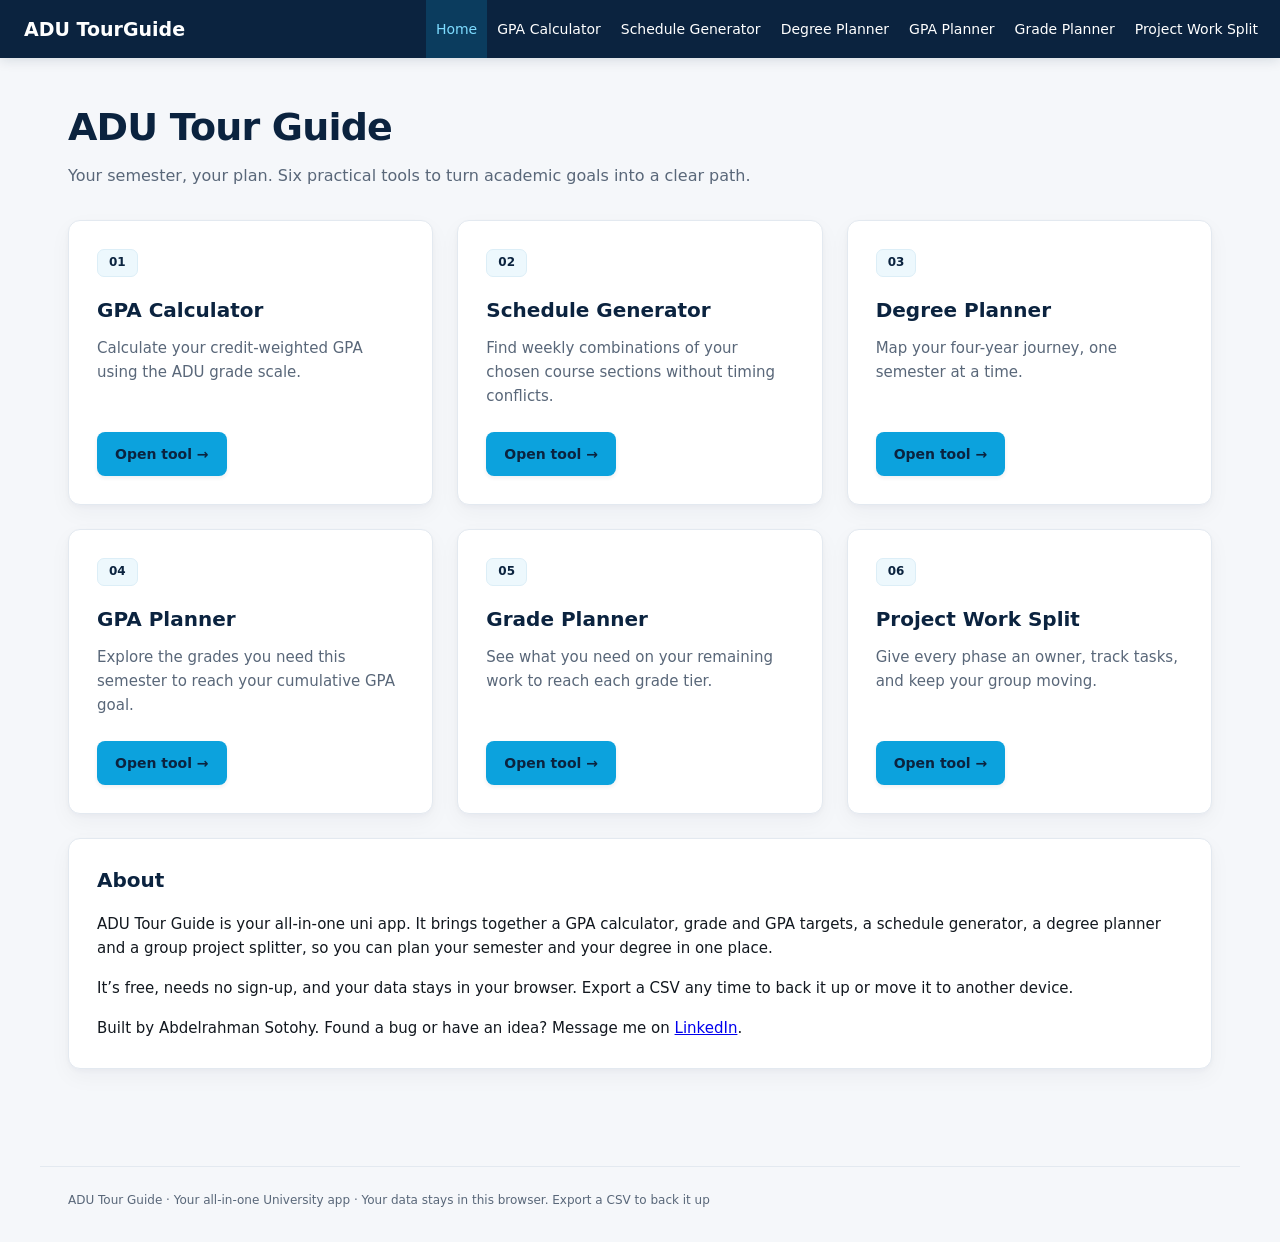
==== index.html @ 334c413e "Add files via upload" ====
<!doctype html><html lang="en"><head><meta charset="utf-8"><meta name="viewport" content="width=device-width,initial-scale=1"><meta name="theme-color" content="#0b233f"><title>ADU Tour Guide | Your all-in-one university companion</title>
<meta name="description" content="Free GPA calculator, grade and GPA planners, schedule generator, degree planner and group project splitter for university students. No sign-up needed."><link rel="stylesheet" href="shared.css"><link rel="stylesheet" href="style.css"><script defer src="shared.js"></script><script defer src="storage.js"></script><script defer src="csv.js"></script><script defer src="script.js"></script></head><body><a class="skip" href="#main">Skip to content</a><nav class="navbar" aria-label="Main navigation"><a class="site-brand" href="index.html">ADU TourGuide</a><button class="hamburger" aria-label="Toggle navigation" aria-controls="navLinks" aria-expanded="false">☰</button><ul id="navLinks"><li><a href="index.html" aria-current="page">Home</a></li><li><a href="gpa-calculator/index.html">GPA Calculator</a></li><li><a href="schedule-generator/index.html">Schedule Generator</a></li><li><a href="study-planner/index.html">Degree Planner</a></li><li><a href="gpa-plan/index.html">GPA Planner</a></li><li><a href="grade-plan/index.html">Grade Planner</a></li><li><a href="project-split/index.html">Project Work Split</a></li></ul></nav><main id="main"><h1>ADU Tour Guide</h1><p class="lead">Your semester, your plan. Six practical tools to turn academic goals into a clear path.</p><div class="grid"><article class="card"><span class="pill">01</span><h2>GPA Calculator</h2><p>Calculate your credit-weighted GPA using the ADU grade scale.</p><a class="button" href="gpa-calculator/index.html">Open tool →</a></article><article class="card"><span class="pill">02</span><h2>Schedule Generator</h2><p>Find weekly combinations of your chosen course sections without timing conflicts.</p><a class="button" href="schedule-generator/index.html">Open tool →</a></article><article class="card"><span class="pill">03</span><h2>Degree Planner</h2><p>Map your four-year journey, one semester at a time.</p><a class="button" href="study-planner/index.html">Open tool →</a></article><article class="card"><span class="pill">04</span><h2>GPA Planner</h2><p>Explore the grades you need this semester to reach your cumulative GPA goal.</p><a class="button" href="gpa-plan/index.html">Open tool →</a></article><article class="card"><span class="pill">05</span><h2>Grade Planner</h2><p>See what you need on your remaining work to reach each grade tier.</p><a class="button" href="grade-plan/index.html">Open tool →</a></article><article class="card"><span class="pill">06</span><h2>Project Work Split</h2><p>Give every phase an owner, track tasks, and keep your group moving.</p><a class="button" href="project-split/index.html">Open tool →</a></article></div><section class="panel" aria-labelledby="about-heading">
<h2 id="about-heading">About</h2>
<p>ADU Tour Guide is your all-in-one uni app. It brings together a GPA calculator, grade and GPA targets, a schedule generator, a degree planner and a group project splitter, so you can plan your semester and your degree in one place.</p>
<p>It’s free, needs no sign-up, and your data stays in your browser. Export a CSV any time to back it up or move it to another device.</p>
<p>Built by Abdelrahman Sotohy. Found a bug or have an idea? Message me on <a href="https://www.linkedin.com/in/abdelrahman-sotohy-6986b8369/">LinkedIn</a>.</p>
</section><div id="status" class="status" role="status" aria-live="polite"></div></main><footer>ADU Tour Guide · Your all-in-one University app · Your data stays in this browser. Export a CSV to back it up</footer></body></html>
---- shared.css ----
/* ADU TourGuide — handwritten dashboard styles.
   Volt is visual inspiration only. No framework, imports, or build step.
   Shared components go here; tool layout details stay in each style.css. */

/* 1. Colors and the basic page canvas. */
:root {
  --navy: #0b233f;
  --blue: #0ca2dd;
  --red: #e7212b;
  --ink: #12181f;
  --muted: #596779;
  --line: #e3e9f0;
  --canvas: #f5f7fa;
  --surface: #ffffff;
  --blue-soft: #edf8fd;
  --radius: 12px;
  --shadow: 0 2px 5px rgba(11, 35, 63, 0.03), 0 8px 22px rgba(11, 35, 63, 0.04);
}

* { box-sizing: border-box; }

body {
  margin: 0;
  background: var(--canvas);
  color: var(--ink);
  font: 15px/1.6 system-ui, -apple-system, "Segoe UI", sans-serif;
}

/* 2. Existing fixed navbar and hamburger rules are preserved below. */
.navbar {
  position:fixed;
  top:0;
  left:0;
  width:100%;
  z-index:1000;
  background:var(--navy);
  box-shadow:0 2px 12px #0b233f22}

.navbar ul {
  display:flex;
  list-style:none;
  padding:0;
  margin:0;
  justify-content:center}

.navbar a {
  display:block;
  color:white;
  text-decoration:none;
  padding:18px 12px;
  font-size:clamp(11px,1.3vw,15px);
  white-space:nowrap}

.navbar a:hover,.navbar a[aria-current] {
  background:#0ca2dd33;
  color:#7edcff}

.hamburger {
  display:none}
@media(max-width:767px) {
  .hamburger {
  display:block;
  margin:8px 12px 8px auto;
  font-size:22px;
  padding:2px 14px}
.navbar ul {
  display:none;
  max-height:calc(100dvh - 58px);
  overflow:auto}
.navbar ul.show {
  display:block}
.navbar a {
  font-size:15px;
  padding:12px 20px;
  text-align:left}




}


/* Site identity and consistent navigation order across every tool. */
.navbar { display: grid; grid-template-columns: 1fr auto; align-items: center; }
.navbar .site-brand { grid-column: 1; grid-row: 1; font-size: 19px; font-weight: 750; padding: 10px 24px; text-align: center; }
.navbar ul { grid-column: 1 / -1; grid-row: 2; }

@media (min-width: 1100px) {
 .navbar { grid-template-columns: auto 1fr; }
 .navbar .site-brand { text-align: left; }
 .navbar ul { grid-column: 2; grid-row: 1; justify-content: flex-end; padding-right: 12px; }
 .navbar ul a { font-size: 14px; padding: 18px 10px; }
 
}
@media (max-width: 767px) {
 .navbar .site-brand { text-align: left; padding: 10px 16px; }
 .navbar .hamburger { grid-column: 2; grid-row: 1; }
 
}


/* 3. Content spacing and typography. */
main {
  max-width: 1200px;
  margin: 138px auto 48px;
  padding: 0 28px;
}

h1 {
  margin: 0 0 12px;
  color: var(--navy);
  font-size: clamp(28px, 3.2vw, 38px);
  line-height: 1.2;
  letter-spacing: -0.8px;
  font-weight: 750;
}

h2 {
  margin: 0 0 18px;
  color: var(--navy);
  font-size: 20px;
  line-height: 1.35;
  font-weight: 700;
}

h3 { color: var(--navy); font-size: 16px; line-height: 1.4; }
p { margin: 0 0 16px; }
.lead { max-width: 780px; margin-bottom: 28px; color: var(--muted); font-size: 16px; }
.muted, small { color: var(--muted); }
small { font-size: 13px; }
.warning { color: var(--red); }

/* 4. Reusable white cards, panels, and responsive grids. */
.panel, .card {
  min-width: 0;
  padding: 28px;
  background: var(--surface);
  border: 1px solid var(--line);
  border-radius: var(--radius);
  box-shadow: var(--shadow);
}

.panel { margin: 24px 0; }
.card { margin: 0; }
.panel > :last-child, .card > :last-child { margin-bottom: 0; }
.panel > h2:not(:first-child) { margin-top: 24px; }
.grid { display: grid; grid-template-columns: repeat(auto-fit, minmax(250px, 1fr)); gap: 24px; }
.toolbar, .fields { display: flex; flex-wrap: wrap; gap: 14px; align-items: end; }
.toolbar { margin-bottom: 14px; }
.fields { margin-bottom: 20px; }
.fields label { flex: 1; min-width: 160px; }

/* 5. Labels and inputs: a restrained border and visible focus state. */
label { display: block; color: var(--navy); font-size: 13px; font-weight: 600; }
input, select, textarea {
  display: block;
  width: 100%;
  min-width: 0;
  min-height: 44px;
  margin-top: 7px;
  padding: 10px 13px;
  border: 1px solid #ccd6e2;
  border-radius: 8px;
  background: var(--surface);
  color: var(--ink);
  font: inherit;
  font-size: 14px;
  box-shadow: 0 1px 2px rgba(11, 35, 63, 0.035);
  transition: border-color 150ms ease, box-shadow 150ms ease;
}

input::placeholder, textarea::placeholder { color: #788596; opacity: 1; }
input:hover, select:hover, textarea:hover { border-color: #98acbf; }
input:focus, select:focus, textarea:focus { border-color: var(--blue); outline: 0; box-shadow: 0 0 0 3px rgba(12, 162, 221, 0.15); }
textarea { min-height: 84px; resize: vertical; }
input[type="checkbox"] { display: inline-block; width: 17px; min-height: 17px; height: 17px; margin: 0 6px 0 0; vertical-align: middle; accent-color: var(--blue); }
input:disabled, select:disabled, textarea:disabled { background: var(--canvas); }

/* 6. Buttons: blue actions, quiet secondary actions, red only for warnings. */
button, .button {
  display: inline-flex;
  justify-content: center;
  align-items: center;
  min-height: 42px;
  padding: 10px 17px;
  border: 1px solid transparent;
  border-radius: 8px;
  background: var(--blue);
  color: var(--navy);
  font: inherit;
  font-size: 14px;
  font-weight: 650;
  text-decoration: none;
  cursor: pointer;
  box-shadow: 0 2px 4px rgba(11, 35, 63, 0.07);
  transition: background-color 150ms ease, box-shadow 150ms ease;
}

/* Navy text keeps small button labels readable on the bright brand blue. */
button:hover, .button:hover { background: #69c8ed; box-shadow: 0 3px 8px rgba(11, 35, 63, 0.12); }
button.secondary { background: #fff; border-color: #ccd6e2; color: var(--navy); box-shadow: 0 1px 2px rgba(11, 35, 63, 0.04); }
button.secondary:hover { background: var(--blue-soft); border-color: var(--blue); }
button.danger { background: #fff; border-color: var(--line); color: var(--muted); box-shadow: none; }
button.danger:hover { background: #fff1f2; border-color: var(--red); color: var(--red); }
button:disabled { opacity: 0.5; cursor: default; box-shadow: none; }
:focus-visible { outline: 3px solid var(--blue); outline-offset: 3px; }

/* 7. Tables: a pale header, light dividers, and no heavy grid lines. */
.table-wrap { width: 100%; overflow-x: auto; border: 1px solid var(--line); border-radius: 10px; margin: 20px 0; }
table { width: 100%; margin: 0; border-collapse: collapse; text-align: left; }
th, td { padding: 15px 16px; border-bottom: 1px solid var(--line); vertical-align: middle; }
thead { background: #f8fafc; }
th { color: var(--muted); font-size: 12px; font-weight: 650; }
thead th { white-space: nowrap; }
tbody tr:last-child th, tbody tr:last-child td { border-bottom: 0; }
tbody tr:hover { background: #f9fcfe; }
td input, td select { min-width: 100px; margin-top: 0; }
td:first-child input { min-width: 160px; }
td button { white-space: nowrap; }

/* 8. Number cards and compact badges, shared by GPA and project tools. */
.metric {
  padding: 22px;
  margin: 18px 0;
  background: var(--blue-soft);
  border: 1px solid #dceef7;
  border-radius: 10px;
}

.result { color: var(--navy); font-size: 32px; line-height: 1.25; font-weight: 750; font-variant-numeric: tabular-nums; letter-spacing: -0.6px; }
.metric .result { margin: 8px 0; }
.gpa-summary { width: min(100%, 320px); text-align: center; }
.gpa-summary .result { font-size: 38px; }
.gpa-summary > .muted { color: var(--navy); font-size: 13px; font-weight: 650; }
.gpa-summary > div:last-child { color: var(--muted); font-size: 13px; }
.pill { display: inline-block; padding: 5px 11px; border: 1px solid #dceef7; border-radius: 7px; background: var(--blue-soft); color: var(--navy); font-size: 12px; font-weight: 650; line-height: 1.3; }

/* 9. Native progress bars: style both browser rendering engines. */
progress { display: block; width: 100%; height: 9px; margin: 14px 0 0; border: 0; border-radius: 6px; overflow: hidden; appearance: none; background: #e2e9f1; color: var(--blue); accent-color: var(--blue); }
progress::-webkit-progress-bar { border-radius: 6px; background: #e2e9f1; }
progress::-webkit-progress-value { border-radius: 6px; background: var(--blue); }
progress::-moz-progress-bar { border-radius: 6px; background: var(--blue); }

/* 10. Generated schedule panels, feedback, and the footer. */
details { margin: 12px 0; padding: 16px 18px; border: 1px solid var(--line); border-radius: 9px; background: #fff; }
summary { color: var(--navy); font-size: 14px; font-weight: 600; cursor: pointer; }
details[open] { background: #fbfdff; }
.status { min-height: 25px; margin-top: 12px; font-size: 14px; }
footer { max-width: 1200px; margin: 0 auto; padding: 24px 28px 32px; border-top: 1px solid var(--line); color: var(--muted); font-size: 12px; }
.skip { position: absolute; left: -9999px; }
.skip:focus { left: 12px; top: 70px; z-index: 2000; padding: 10px 14px; background: #fff; border-radius: 6px; }

/* 11. Responsive content spacing; the menu breakpoint stays below 768px. */
@media (min-width: 1100px) { main { margin-top: 105px; } }
@media (max-width: 767px) {
  main { margin-top: 88px; padding: 0 16px; }
  .panel, .card { padding: 20px; }
  .grid { grid-template-columns: 1fr; gap: 18px; }
  .fields { gap: 16px; }
  .fields label { min-width: 100%; }
  .toolbar { gap: 10px; }
  .toolbar button { flex: 1; }
  th, td { padding: 12px; }
  footer { padding: 20px 16px; }
}

/* Disable decorative transitions when the visitor asks for reduced motion. */
@media (prefers-reduced-motion: reduce) {
  input, select, textarea, button, .button { transition: none; }
}

/* Generic button styles must not restyle the existing hamburger control. */
.navbar .hamburger { background: var(--navy); color: #fff; border: 0; box-shadow: none; }
.navbar .hamburger:hover { background: #0ca2dd33; }
---- style.css ----
/* Home only: six balanced feature cards. Shared card styling is in shared.css. */
.grid { grid-template-columns: repeat(3, minmax(0, 1fr)); margin-top: 32px; }
.card { display: flex; flex-direction: column; align-items: flex-start; min-height: 255px; }
.card h2 { margin-top: 20px; margin-bottom: 12px; }
.card p { color: var(--muted); margin-bottom: 24px; }
.card .button { margin-top: auto; }
@media (max-width: 1000px) { .grid { grid-template-columns: repeat(2, minmax(0, 1fr)); } }
@media (max-width: 600px) { .grid { grid-template-columns: 1fr; } }
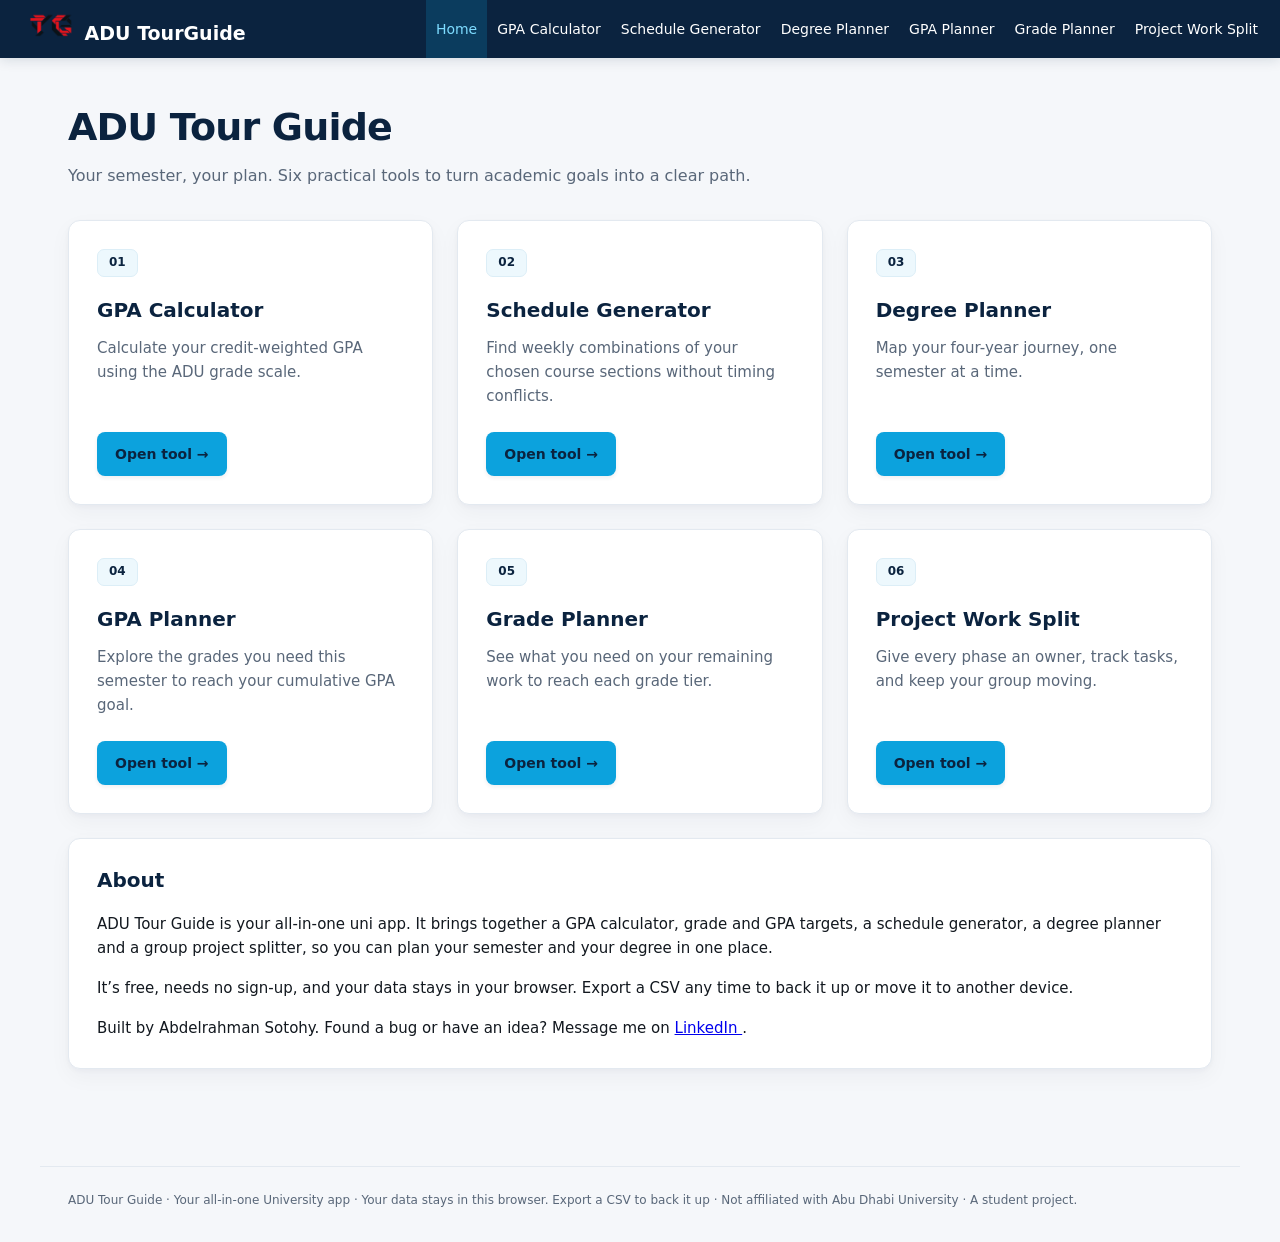
==== commit 85aabc5e: "Tour Guide Overhaul and Calendar Export Added calendar export to Schedule Generator, removed CSV opt" ====
--- a/index.html
+++ b/index.html
@@ -1,7 +1,191 @@
-<!doctype html><html lang="en"><head><meta charset="utf-8"><meta name="viewport" content="width=device-width,initial-scale=1"><meta name="theme-color" content="#0b233f"><title>ADU Tour Guide | Your all-in-one university companion</title>
-<meta name="description" content="Free GPA calculator, grade and GPA planners, schedule generator, degree planner and group project splitter for university students. No sign-up needed."><link rel="stylesheet" href="shared.css"><link rel="stylesheet" href="style.css"><script defer src="shared.js"></script><script defer src="storage.js"></script><script defer src="csv.js"></script><script defer src="script.js"></script></head><body><a class="skip" href="#main">Skip to content</a><nav class="navbar" aria-label="Main navigation"><a class="site-brand" href="index.html">ADU TourGuide</a><button class="hamburger" aria-label="Toggle navigation" aria-controls="navLinks" aria-expanded="false">☰</button><ul id="navLinks"><li><a href="index.html" aria-current="page">Home</a></li><li><a href="gpa-calculator/index.html">GPA Calculator</a></li><li><a href="schedule-generator/index.html">Schedule Generator</a></li><li><a href="study-planner/index.html">Degree Planner</a></li><li><a href="gpa-plan/index.html">GPA Planner</a></li><li><a href="grade-plan/index.html">Grade Planner</a></li><li><a href="project-split/index.html">Project Work Split</a></li></ul></nav><main id="main"><h1>ADU Tour Guide</h1><p class="lead">Your semester, your plan. Six practical tools to turn academic goals into a clear path.</p><div class="grid"><article class="card"><span class="pill">01</span><h2>GPA Calculator</h2><p>Calculate your credit-weighted GPA using the ADU grade scale.</p><a class="button" href="gpa-calculator/index.html">Open tool →</a></article><article class="card"><span class="pill">02</span><h2>Schedule Generator</h2><p>Find weekly combinations of your chosen course sections without timing conflicts.</p><a class="button" href="schedule-generator/index.html">Open tool →</a></article><article class="card"><span class="pill">03</span><h2>Degree Planner</h2><p>Map your four-year journey, one semester at a time.</p><a class="button" href="study-planner/index.html">Open tool →</a></article><article class="card"><span class="pill">04</span><h2>GPA Planner</h2><p>Explore the grades you need this semester to reach your cumulative GPA goal.</p><a class="button" href="gpa-plan/index.html">Open tool →</a></article><article class="card"><span class="pill">05</span><h2>Grade Planner</h2><p>See what you need on your remaining work to reach each grade tier.</p><a class="button" href="grade-plan/index.html">Open tool →</a></article><article class="card"><span class="pill">06</span><h2>Project Work Split</h2><p>Give every phase an owner, track tasks, and keep your group moving.</p><a class="button" href="project-split/index.html">Open tool →</a></article></div><section class="panel" aria-labelledby="about-heading">
-<h2 id="about-heading">About</h2>
-<p>ADU Tour Guide is your all-in-one uni app. It brings together a GPA calculator, grade and GPA targets, a schedule generator, a degree planner and a group project splitter, so you can plan your semester and your degree in one place.</p>
-<p>It’s free, needs no sign-up, and your data stays in your browser. Export a CSV any time to back it up or move it to another device.</p>
-<p>Built by Abdelrahman Sotohy. Found a bug or have an idea? Message me on <a href="https://www.linkedin.com/in/abdelrahman-sotohy-6986b8369/">LinkedIn</a>.</p>
-</section><div id="status" class="status" role="status" aria-live="polite"></div></main><footer>ADU Tour Guide · Your all-in-one University app · Your data stays in this browser. Export a CSV to back it up</footer></body></html>+<!DOCTYPE html>
+<html lang="en">
+ <head>
+  <meta charset="utf-8"/>
+  <meta content="width=device-width,initial-scale=1" name="viewport"/>
+  <meta content="#0b233f" name="theme-color"/>
+  <title>
+   ADU Tour Guide | Your all-in-one university companion
+  </title>
+  <meta content="Free GPA calculator, grade and GPA planners, schedule generator, degree planner and group project splitter for university students. No sign-up needed." name="description"/>
+  <link href="shared.css" rel="stylesheet"/>
+  <link href="style.css" rel="stylesheet"/>
+  <script defer="" src="shared.js">
+  </script>
+  <script defer="" src="storage.js">
+  </script>
+  <script defer="" src="csv.js">
+  </script>
+  <script defer="" src="script.js">
+  </script>
+  <link href="images/logo.png" rel="icon" type="image/png"/>
+ </head>
+ <body>
+  <a class="skip" href="#main">
+   Skip to content
+  </a>
+  <nav aria-label="Main navigation" class="navbar">
+   <a class="site-brand" href="index.html">
+    <img alt="" height="30" src="images/logo.png" width="54"/>
+    ADU TourGuide
+   </a>
+   <button aria-controls="navLinks" aria-expanded="false" aria-label="Toggle navigation" class="hamburger">
+    ☰
+   </button>
+   <ul id="navLinks">
+    <li>
+     <a aria-current="page" href="index.html">
+      Home
+     </a>
+    </li>
+    <li>
+     <a href="gpa-calculator/index.html">
+      GPA Calculator
+     </a>
+    </li>
+    <li>
+     <a href="schedule-generator/index.html">
+      Schedule Generator
+     </a>
+    </li>
+    <li>
+     <a href="study-planner/index.html">
+      Degree Planner
+     </a>
+    </li>
+    <li>
+     <a href="gpa-plan/index.html">
+      GPA Planner
+     </a>
+    </li>
+    <li>
+     <a href="grade-plan/index.html">
+      Grade Planner
+     </a>
+    </li>
+    <li>
+     <a href="project-split/index.html">
+      Project Work Split
+     </a>
+    </li>
+   </ul>
+  </nav>
+  <main id="main">
+   <h1>
+    ADU Tour Guide
+   </h1>
+   <p class="lead">
+    Your semester, your plan. Six practical tools to turn academic goals into a clear path.
+   </p>
+   <div class="grid">
+    <article class="card">
+     <span class="pill">
+      01
+     </span>
+     <h2>
+      GPA Calculator
+     </h2>
+     <p>
+      Calculate your credit-weighted GPA using the ADU grade scale.
+     </p>
+     <a class="button" href="gpa-calculator/index.html">
+      Open tool →
+     </a>
+    </article>
+    <article class="card">
+     <span class="pill">
+      02
+     </span>
+     <h2>
+      Schedule Generator
+     </h2>
+     <p>
+      Find weekly combinations of your chosen course sections without timing conflicts.
+     </p>
+     <a class="button" href="schedule-generator/index.html">
+      Open tool →
+     </a>
+    </article>
+    <article class="card">
+     <span class="pill">
+      03
+     </span>
+     <h2>
+      Degree Planner
+     </h2>
+     <p>
+      Map your four-year journey, one semester at a time.
+     </p>
+     <a class="button" href="study-planner/index.html">
+      Open tool →
+     </a>
+    </article>
+    <article class="card">
+     <span class="pill">
+      04
+     </span>
+     <h2>
+      GPA Planner
+     </h2>
+     <p>
+      Explore the grades you need this semester to reach your cumulative GPA goal.
+     </p>
+     <a class="button" href="gpa-plan/index.html">
+      Open tool →
+     </a>
+    </article>
+    <article class="card">
+     <span class="pill">
+      05
+     </span>
+     <h2>
+      Grade Planner
+     </h2>
+     <p>
+      See what you need on your remaining work to reach each grade tier.
+     </p>
+     <a class="button" href="grade-plan/index.html">
+      Open tool →
+     </a>
+    </article>
+    <article class="card">
+     <span class="pill">
+      06
+     </span>
+     <h2>
+      Project Work Split
+     </h2>
+     <p>
+      Give every phase an owner, track tasks, and keep your group moving.
+     </p>
+     <a class="button" href="project-split/index.html">
+      Open tool →
+     </a>
+    </article>
+   </div>
+   <section aria-labelledby="about-heading" class="panel">
+    <h2 id="about-heading">
+     About
+    </h2>
+    <p>
+     ADU Tour Guide is your all-in-one uni app. It brings together a GPA calculator, grade and GPA targets, a schedule generator, a degree planner and a group project splitter, so you can plan your semester and your degree in one place.
+    </p>
+    <p>
+     It’s free, needs no sign-up, and your data stays in your browser. Export a CSV any time to back it up or move it to another device.
+    </p>
+    <p>
+     Built by Abdelrahman Sotohy. Found a bug or have an idea? Message me on
+     <a href="https://www.linkedin.com/in/abdelrahman-sotohy-6986b8369/">
+      LinkedIn
+     </a>
+     .
+    </p>
+   </section>
+   <div aria-live="polite" class="status" id="status" role="status">
+   </div>
+  </main>
+  <footer>
+   ADU Tour Guide · Your all-in-one University app · Your data stays in this browser. Export a CSV to back it up · Not affiliated with Abu Dhabi University · A student project.
+  </footer>
+ </body>
+</html>
--- a/shared.css
+++ b/shared.css
@@ -17,7 +17,9 @@
   --shadow: 0 2px 5px rgba(11, 35, 63, 0.03), 0 8px 22px rgba(11, 35, 63, 0.04);
 }
 
-* { box-sizing: border-box; }
+* {
+  box-sizing: border-box;
+}
 
 body {
   margin: 0;
@@ -28,74 +30,127 @@
 
 /* 2. Existing fixed navbar and hamburger rules are preserved below. */
 .navbar {
-  position:fixed;
-  top:0;
-  left:0;
-  width:100%;
-  z-index:1000;
-  background:var(--navy);
-  box-shadow:0 2px 12px #0b233f22}
+  position: fixed;
+  top: 0;
+  left: 0;
+  width: 100%;
+  z-index: 1000;
+  background: var(--navy);
+  box-shadow: 0 2px 12px #0b233f22
+}
 
 .navbar ul {
-  display:flex;
-  list-style:none;
-  padding:0;
-  margin:0;
-  justify-content:center}
+  display: flex;
+  list-style: none;
+  padding: 0;
+  margin: 0;
+  justify-content: center
+}
 
 .navbar a {
-  display:block;
-  color:white;
-  text-decoration:none;
-  padding:18px 12px;
-  font-size:clamp(11px,1.3vw,15px);
-  white-space:nowrap}
-
-.navbar a:hover,.navbar a[aria-current] {
-  background:#0ca2dd33;
-  color:#7edcff}
+  display: block;
+  color: white;
+  text-decoration: none;
+  padding: 18px 12px;
+  font-size: clamp(11px, 1.3vw, 15px);
+  white-space: nowrap
+}
+
+.navbar a:hover,
+.navbar a[aria-current] {
+  background: #0ca2dd33;
+  color: #7edcff
+}
 
 .hamburger {
-  display:none}
+  display: none
+}
+
 @media(max-width:767px) {
   .hamburger {
-  display:block;
-  margin:8px 12px 8px auto;
-  font-size:22px;
-  padding:2px 14px}
+    display: block;
+    margin: 8px 12px 8px auto;
+    font-size: 22px;
+    padding: 2px 14px
+  }
+
+  .navbar ul {
+    display: none;
+    max-height: calc(100dvh - 58px);
+    overflow: auto
+  }
+
+  .navbar ul.show {
+    display: block
+  }
+
+  .navbar a {
+    font-size: 15px;
+    padding: 12px 20px;
+    text-align: left
+  }
+
+
+
+
+}
+
+
+/* Site identity and consistent navigation order across every tool. */
+.navbar {
+  display: grid;
+  grid-template-columns: 1fr auto;
+  align-items: center;
+}
+
+.navbar .site-brand {
+  grid-column: 1;
+  grid-row: 1;
+  font-size: 19px;
+  font-weight: 750;
+  padding: 10px 24px;
+  text-align: center;
+}
+
 .navbar ul {
-  display:none;
-  max-height:calc(100dvh - 58px);
-  overflow:auto}
-.navbar ul.show {
-  display:block}
-.navbar a {
-  font-size:15px;
-  padding:12px 20px;
-  text-align:left}
-
-
-
-
-}
-
-
-/* Site identity and consistent navigation order across every tool. */
-.navbar { display: grid; grid-template-columns: 1fr auto; align-items: center; }
-.navbar .site-brand { grid-column: 1; grid-row: 1; font-size: 19px; font-weight: 750; padding: 10px 24px; text-align: center; }
-.navbar ul { grid-column: 1 / -1; grid-row: 2; }
+  grid-column: 1 / -1;
+  grid-row: 2;
+}
 
 @media (min-width: 1100px) {
- .navbar { grid-template-columns: auto 1fr; }
- .navbar .site-brand { text-align: left; }
- .navbar ul { grid-column: 2; grid-row: 1; justify-content: flex-end; padding-right: 12px; }
- .navbar ul a { font-size: 14px; padding: 18px 10px; }
- 
-}
+  .navbar {
+    grid-template-columns: auto 1fr;
+  }
+
+  .navbar .site-brand {
+    text-align: left;
+  }
+
+  .navbar ul {
+    grid-column: 2;
+    grid-row: 1;
+    justify-content: flex-end;
+    padding-right: 12px;
+  }
+
+  .navbar ul a {
+    font-size: 14px;
+    padding: 18px 10px;
+  }
+
+}
+
 @media (max-width: 767px) {
- .navbar .site-brand { text-align: left; padding: 10px 16px; }
- .navbar .hamburger { grid-column: 2; grid-row: 1; }
- 
+  .navbar .site-brand {
+    text-align: left;
+    padding: 10px 16px;
+  }
+
+  .navbar .hamburger {
+    grid-column: 2;
+    grid-row: 1;
+  }
+
 }
 
 
@@ -123,15 +178,39 @@
   font-weight: 700;
 }
 
-h3 { color: var(--navy); font-size: 16px; line-height: 1.4; }
-p { margin: 0 0 16px; }
-.lead { max-width: 780px; margin-bottom: 28px; color: var(--muted); font-size: 16px; }
-.muted, small { color: var(--muted); }
-small { font-size: 13px; }
-.warning { color: var(--red); }
+h3 {
+  color: var(--navy);
+  font-size: 16px;
+  line-height: 1.4;
+}
+
+p {
+  margin: 0 0 16px;
+}
+
+.lead {
+  max-width: 780px;
+  margin-bottom: 28px;
+  color: var(--muted);
+  font-size: 16px;
+}
+
+.muted,
+small {
+  color: var(--muted);
+}
+
+small {
+  font-size: 13px;
+}
+
+.warning {
+  color: var(--red);
+}
 
 /* 4. Reusable white cards, panels, and responsive grids. */
-.panel, .card {
+.panel,
+.card {
   min-width: 0;
   padding: 28px;
   background: var(--surface);
@@ -140,19 +219,61 @@
   box-shadow: var(--shadow);
 }
 
-.panel { margin: 24px 0; }
-.card { margin: 0; }
-.panel > :last-child, .card > :last-child { margin-bottom: 0; }
-.panel > h2:not(:first-child) { margin-top: 24px; }
-.grid { display: grid; grid-template-columns: repeat(auto-fit, minmax(250px, 1fr)); gap: 24px; }
-.toolbar, .fields { display: flex; flex-wrap: wrap; gap: 14px; align-items: end; }
-.toolbar { margin-bottom: 14px; }
-.fields { margin-bottom: 20px; }
-.fields label { flex: 1; min-width: 160px; }
+.panel {
+  margin: 24px 0;
+}
+
+.card {
+  margin: 0;
+}
+
+.panel> :last-child,
+.card> :last-child {
+  margin-bottom: 0;
+}
+
+.panel>h2:not(:first-child) {
+  margin-top: 24px;
+}
+
+.grid {
+  display: grid;
+  grid-template-columns: repeat(auto-fit, minmax(250px, 1fr));
+  gap: 24px;
+}
+
+.toolbar,
+.fields {
+  display: flex;
+  flex-wrap: wrap;
+  gap: 14px;
+  align-items: end;
+}
+
+.toolbar {
+  margin-bottom: 14px;
+}
+
+.fields {
+  margin-bottom: 20px;
+}
+
+.fields label {
+  flex: 1;
+  min-width: 160px;
+}
 
 /* 5. Labels and inputs: a restrained border and visible focus state. */
-label { display: block; color: var(--navy); font-size: 13px; font-weight: 600; }
-input, select, textarea {
+label {
+  display: block;
+  color: var(--navy);
+  font-size: 13px;
+  font-weight: 600;
+}
+
+input,
+select,
+textarea {
   display: block;
   width: 100%;
   min-width: 0;
@@ -169,15 +290,50 @@
   transition: border-color 150ms ease, box-shadow 150ms ease;
 }
 
-input::placeholder, textarea::placeholder { color: #788596; opacity: 1; }
-input:hover, select:hover, textarea:hover { border-color: #98acbf; }
-input:focus, select:focus, textarea:focus { border-color: var(--blue); outline: 0; box-shadow: 0 0 0 3px rgba(12, 162, 221, 0.15); }
-textarea { min-height: 84px; resize: vertical; }
-input[type="checkbox"] { display: inline-block; width: 17px; min-height: 17px; height: 17px; margin: 0 6px 0 0; vertical-align: middle; accent-color: var(--blue); }
-input:disabled, select:disabled, textarea:disabled { background: var(--canvas); }
+input::placeholder,
+textarea::placeholder {
+  color: #788596;
+  opacity: 1;
+}
+
+input:hover,
+select:hover,
+textarea:hover {
+  border-color: #98acbf;
+}
+
+input:focus,
+select:focus,
+textarea:focus {
+  border-color: var(--blue);
+  outline: 0;
+  box-shadow: 0 0 0 3px rgba(12, 162, 221, 0.15);
+}
+
+textarea {
+  min-height: 84px;
+  resize: vertical;
+}
+
+input[type="checkbox"] {
+  display: inline-block;
+  width: 17px;
+  min-height: 17px;
+  height: 17px;
+  margin: 0 6px 0 0;
+  vertical-align: middle;
+  accent-color: var(--blue);
+}
+
+input:disabled,
+select:disabled,
+textarea:disabled {
+  background: var(--canvas);
+}
 
 /* 6. Buttons: blue actions, quiet secondary actions, red only for warnings. */
-button, .button {
+button,
+.button {
   display: inline-flex;
   justify-content: center;
   align-items: center;
@@ -197,26 +353,107 @@
 }
 
 /* Navy text keeps small button labels readable on the bright brand blue. */
-button:hover, .button:hover { background: #69c8ed; box-shadow: 0 3px 8px rgba(11, 35, 63, 0.12); }
-button.secondary { background: #fff; border-color: #ccd6e2; color: var(--navy); box-shadow: 0 1px 2px rgba(11, 35, 63, 0.04); }
-button.secondary:hover { background: var(--blue-soft); border-color: var(--blue); }
-button.danger { background: #fff; border-color: var(--line); color: var(--muted); box-shadow: none; }
-button.danger:hover { background: #fff1f2; border-color: var(--red); color: var(--red); }
-button:disabled { opacity: 0.5; cursor: default; box-shadow: none; }
-:focus-visible { outline: 3px solid var(--blue); outline-offset: 3px; }
+button:hover,
+.button:hover {
+  background: #69c8ed;
+  box-shadow: 0 3px 8px rgba(11, 35, 63, 0.12);
+}
+
+button.secondary {
+  background: #fff;
+  border-color: #ccd6e2;
+  color: var(--navy);
+  box-shadow: 0 1px 2px rgba(11, 35, 63, 0.04);
+}
+
+button.secondary:hover {
+  background: var(--blue-soft);
+  border-color: var(--blue);
+}
+
+button.danger {
+  background: #fff;
+  border-color: var(--line);
+  color: var(--muted);
+  box-shadow: none;
+}
+
+button.danger:hover {
+  background: #fff1f2;
+  border-color: var(--red);
+  color: var(--red);
+}
+
+button:disabled {
+  opacity: 0.5;
+  cursor: default;
+  box-shadow: none;
+}
+
+:focus-visible {
+  outline: 3px solid var(--blue);
+  outline-offset: 3px;
+}
 
 /* 7. Tables: a pale header, light dividers, and no heavy grid lines. */
-.table-wrap { width: 100%; overflow-x: auto; border: 1px solid var(--line); border-radius: 10px; margin: 20px 0; }
-table { width: 100%; margin: 0; border-collapse: collapse; text-align: left; }
-th, td { padding: 15px 16px; border-bottom: 1px solid var(--line); vertical-align: middle; }
-thead { background: #f8fafc; }
-th { color: var(--muted); font-size: 12px; font-weight: 650; }
-thead th { white-space: nowrap; }
-tbody tr:last-child th, tbody tr:last-child td { border-bottom: 0; }
-tbody tr:hover { background: #f9fcfe; }
-td input, td select { min-width: 100px; margin-top: 0; }
-td:first-child input { min-width: 160px; }
-td button { white-space: nowrap; }
+.table-wrap {
+  width: 100%;
+  overflow-x: auto;
+  border: 1px solid var(--line);
+  border-radius: 10px;
+  margin: 20px 0;
+}
+
+table {
+  width: 100%;
+  margin: 0;
+  border-collapse: collapse;
+  text-align: left;
+}
+
+th,
+td {
+  padding: 15px 16px;
+  border-bottom: 1px solid var(--line);
+  vertical-align: middle;
+}
+
+thead {
+  background: #f8fafc;
+}
+
+th {
+  color: var(--muted);
+  font-size: 12px;
+  font-weight: 650;
+}
+
+thead th {
+  white-space: nowrap;
+}
+
+tbody tr:last-child th,
+tbody tr:last-child td {
+  border-bottom: 0;
+}
+
+tbody tr:hover {
+  background: #f9fcfe;
+}
+
+td input,
+td select {
+  min-width: 100px;
+  margin-top: 0;
+}
+
+td:first-child input {
+  min-width: 160px;
+}
+
+td button {
+  white-space: nowrap;
+}
 
 /* 8. Number cards and compact badges, shared by GPA and project tools. */
 .metric {
@@ -227,48 +464,216 @@
   border-radius: 10px;
 }
 
-.result { color: var(--navy); font-size: 32px; line-height: 1.25; font-weight: 750; font-variant-numeric: tabular-nums; letter-spacing: -0.6px; }
-.metric .result { margin: 8px 0; }
-.gpa-summary { width: min(100%, 320px); text-align: center; }
-.gpa-summary .result { font-size: 38px; }
-.gpa-summary > .muted { color: var(--navy); font-size: 13px; font-weight: 650; }
-.gpa-summary > div:last-child { color: var(--muted); font-size: 13px; }
-.pill { display: inline-block; padding: 5px 11px; border: 1px solid #dceef7; border-radius: 7px; background: var(--blue-soft); color: var(--navy); font-size: 12px; font-weight: 650; line-height: 1.3; }
+.result {
+  color: var(--navy);
+  font-size: 32px;
+  line-height: 1.25;
+  font-weight: 750;
+  font-variant-numeric: tabular-nums;
+  letter-spacing: -0.6px;
+}
+
+.metric .result {
+  margin: 8px 0;
+}
+
+.gpa-summary {
+  width: min(100%, 320px);
+  text-align: center;
+}
+
+.gpa-summary .result {
+  font-size: 38px;
+}
+
+.gpa-summary>.muted {
+  color: var(--navy);
+  font-size: 13px;
+  font-weight: 650;
+}
+
+.gpa-summary>div:last-child {
+  color: var(--muted);
+  font-size: 13px;
+}
+
+.pill {
+  display: inline-block;
+  padding: 5px 11px;
+  border: 1px solid #dceef7;
+  border-radius: 7px;
+  background: var(--blue-soft);
+  color: var(--navy);
+  font-size: 12px;
+  font-weight: 650;
+  line-height: 1.3;
+}
 
 /* 9. Native progress bars: style both browser rendering engines. */
-progress { display: block; width: 100%; height: 9px; margin: 14px 0 0; border: 0; border-radius: 6px; overflow: hidden; appearance: none; background: #e2e9f1; color: var(--blue); accent-color: var(--blue); }
-progress::-webkit-progress-bar { border-radius: 6px; background: #e2e9f1; }
-progress::-webkit-progress-value { border-radius: 6px; background: var(--blue); }
-progress::-moz-progress-bar { border-radius: 6px; background: var(--blue); }
+progress {
+  display: block;
+  width: 100%;
+  height: 9px;
+  margin: 14px 0 0;
+  border: 0;
+  border-radius: 6px;
+  overflow: hidden;
+  appearance: none;
+  background: #e2e9f1;
+  color: var(--blue);
+  accent-color: var(--blue);
+}
+
+progress::-webkit-progress-bar {
+  border-radius: 6px;
+  background: #e2e9f1;
+}
+
+progress::-webkit-progress-value {
+  border-radius: 6px;
+  background: var(--blue);
+}
+
+progress::-moz-progress-bar {
+  border-radius: 6px;
+  background: var(--blue);
+}
 
 /* 10. Generated schedule panels, feedback, and the footer. */
-details { margin: 12px 0; padding: 16px 18px; border: 1px solid var(--line); border-radius: 9px; background: #fff; }
-summary { color: var(--navy); font-size: 14px; font-weight: 600; cursor: pointer; }
-details[open] { background: #fbfdff; }
-.status { min-height: 25px; margin-top: 12px; font-size: 14px; }
-footer { max-width: 1200px; margin: 0 auto; padding: 24px 28px 32px; border-top: 1px solid var(--line); color: var(--muted); font-size: 12px; }
-.skip { position: absolute; left: -9999px; }
-.skip:focus { left: 12px; top: 70px; z-index: 2000; padding: 10px 14px; background: #fff; border-radius: 6px; }
+details {
+  margin: 12px 0;
+  padding: 16px 18px;
+  border: 1px solid var(--line);
+  border-radius: 9px;
+  background: #fff;
+}
+
+summary {
+  color: var(--navy);
+  font-size: 14px;
+  font-weight: 600;
+  cursor: pointer;
+}
+
+details[open] {
+  background: #fbfdff;
+}
+
+.status {
+  min-height: 25px;
+  margin-top: 12px;
+  font-size: 14px;
+}
+
+footer {
+  max-width: 1200px;
+  margin: 0 auto;
+  padding: 24px 28px 32px;
+  border-top: 1px solid var(--line);
+  color: var(--muted);
+  font-size: 12px;
+}
+
+.skip {
+  position: absolute;
+  left: -9999px;
+}
+
+.skip:focus {
+  left: 12px;
+  top: 70px;
+  z-index: 2000;
+  padding: 10px 14px;
+  background: #fff;
+  border-radius: 6px;
+}
 
 /* 11. Responsive content spacing; the menu breakpoint stays below 768px. */
-@media (min-width: 1100px) { main { margin-top: 105px; } }
+@media (min-width: 1100px) {
+  main {
+    margin-top: 105px;
+  }
+}
+
 @media (max-width: 767px) {
-  main { margin-top: 88px; padding: 0 16px; }
-  .panel, .card { padding: 20px; }
-  .grid { grid-template-columns: 1fr; gap: 18px; }
-  .fields { gap: 16px; }
-  .fields label { min-width: 100%; }
-  .toolbar { gap: 10px; }
-  .toolbar button { flex: 1; }
-  th, td { padding: 12px; }
-  footer { padding: 20px 16px; }
+  main {
+    margin-top: 88px;
+    padding: 0 16px;
+  }
+
+  .panel,
+  .card {
+    padding: 20px;
+  }
+
+  .grid {
+    grid-template-columns: 1fr;
+    gap: 18px;
+  }
+
+  .fields {
+    gap: 16px;
+  }
+
+  .fields label {
+    min-width: 100%;
+  }
+
+  .toolbar {
+    gap: 10px;
+  }
+
+  .toolbar button {
+    flex: 1;
+  }
+
+  th,
+  td {
+    padding: 12px;
+  }
+
+  footer {
+    padding: 20px 16px;
+  }
 }
 
 /* Disable decorative transitions when the visitor asks for reduced motion. */
 @media (prefers-reduced-motion: reduce) {
-  input, select, textarea, button, .button { transition: none; }
+
+  input,
+  select,
+  textarea,
+  button,
+  .button {
+    transition: none;
+  }
 }
 
 /* Generic button styles must not restyle the existing hamburger control. */
-.navbar .hamburger { background: var(--navy); color: #fff; border: 0; box-shadow: none; }
-.navbar .hamburger:hover { background: #0ca2dd33; }
+.navbar .hamburger {
+  background: var(--navy);
+  color: #fff;
+  border: 0;
+  box-shadow: none;
+}
+
+.navbar .hamburger:hover {
+  background: #0ca2dd33;
+}
+
+/* TG mark beside the brand with its transparent background. */
+.site-brand {
+  display: flex;
+  align-items: center;
+  gap: 10px;
+}
+
+.site-brand img {
+  width: 54px;
+  height: 30px;
+  padding: 3px;
+  object-fit: contain;
+  background: transparent;
+  border-radius: 4px;
+  flex-shrink: 0;
+}
--- a/style.css
+++ b/style.css
@@ -1,8 +1,38 @@
 /* Home only: six balanced feature cards. Shared card styling is in shared.css. */
-.grid { grid-template-columns: repeat(3, minmax(0, 1fr)); margin-top: 32px; }
-.card { display: flex; flex-direction: column; align-items: flex-start; min-height: 255px; }
-.card h2 { margin-top: 20px; margin-bottom: 12px; }
-.card p { color: var(--muted); margin-bottom: 24px; }
-.card .button { margin-top: auto; }
-@media (max-width: 1000px) { .grid { grid-template-columns: repeat(2, minmax(0, 1fr)); } }
-@media (max-width: 600px) { .grid { grid-template-columns: 1fr; } }
+.grid {
+  grid-template-columns: repeat(3, minmax(0, 1fr));
+  margin-top: 32px;
+}
+
+.card {
+  display: flex;
+  flex-direction: column;
+  align-items: flex-start;
+  min-height: 255px;
+}
+
+.card h2 {
+  margin-top: 20px;
+  margin-bottom: 12px;
+}
+
+.card p {
+  color: var(--muted);
+  margin-bottom: 24px;
+}
+
+.card .button {
+  margin-top: auto;
+}
+
+@media (max-width: 1000px) {
+  .grid {
+    grid-template-columns: repeat(2, minmax(0, 1fr));
+  }
+}
+
+@media (max-width: 600px) {
+  .grid {
+    grid-template-columns: 1fr;
+  }
+}
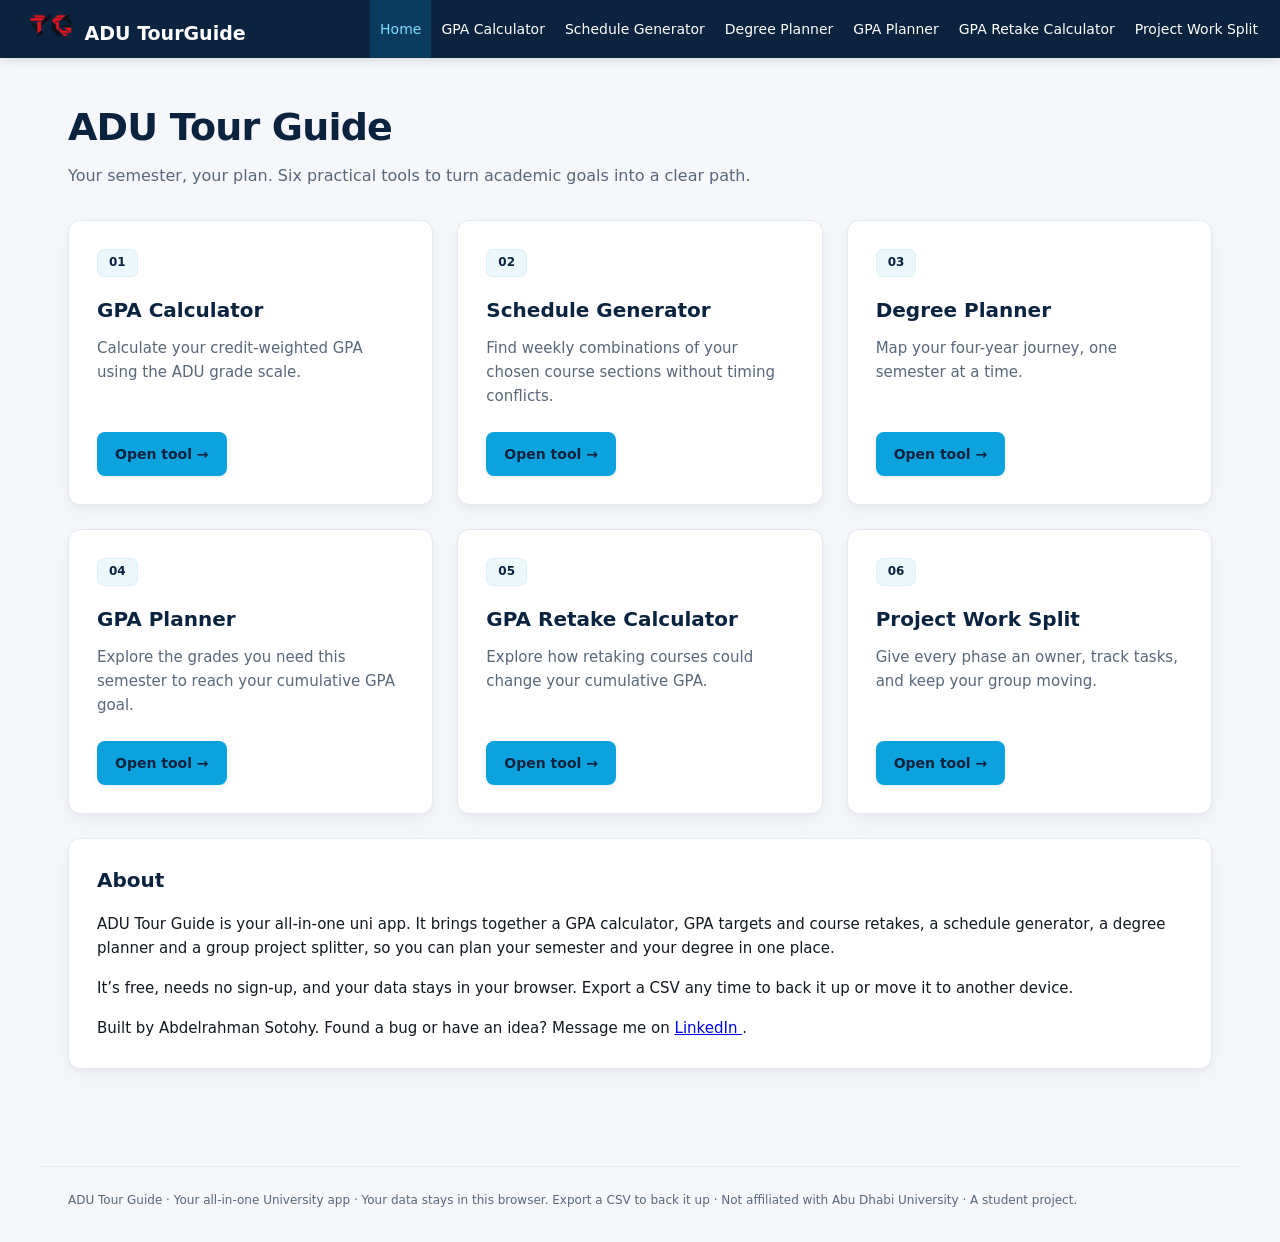
==== commit a59cb604: "New  GPA Retake Calculator and improved UX Added GPA Retake Calculator for up to five courses, with " ====
--- a/index.html
+++ b/index.html
@@ -1,191 +1,191 @@
 <!DOCTYPE html>
 <html lang="en">
- <head>
-  <meta charset="utf-8"/>
-  <meta content="width=device-width,initial-scale=1" name="viewport"/>
-  <meta content="#0b233f" name="theme-color"/>
-  <title>
-   ADU Tour Guide | Your all-in-one university companion
-  </title>
-  <meta content="Free GPA calculator, grade and GPA planners, schedule generator, degree planner and group project splitter for university students. No sign-up needed." name="description"/>
-  <link href="shared.css" rel="stylesheet"/>
-  <link href="style.css" rel="stylesheet"/>
-  <script defer="" src="shared.js">
-  </script>
-  <script defer="" src="storage.js">
-  </script>
-  <script defer="" src="csv.js">
-  </script>
-  <script defer="" src="script.js">
-  </script>
-  <link href="images/logo.png" rel="icon" type="image/png"/>
- </head>
- <body>
-  <a class="skip" href="#main">
-   Skip to content
-  </a>
-  <nav aria-label="Main navigation" class="navbar">
-   <a class="site-brand" href="index.html">
-    <img alt="" height="30" src="images/logo.png" width="54"/>
-    ADU TourGuide
-   </a>
-   <button aria-controls="navLinks" aria-expanded="false" aria-label="Toggle navigation" class="hamburger">
-    ☰
-   </button>
-   <ul id="navLinks">
-    <li>
-     <a aria-current="page" href="index.html">
-      Home
-     </a>
-    </li>
-    <li>
-     <a href="gpa-calculator/index.html">
-      GPA Calculator
-     </a>
-    </li>
-    <li>
-     <a href="schedule-generator/index.html">
-      Schedule Generator
-     </a>
-    </li>
-    <li>
-     <a href="study-planner/index.html">
-      Degree Planner
-     </a>
-    </li>
-    <li>
-     <a href="gpa-plan/index.html">
-      GPA Planner
-     </a>
-    </li>
-    <li>
-     <a href="grade-plan/index.html">
-      Grade Planner
-     </a>
-    </li>
-    <li>
-     <a href="project-split/index.html">
-      Project Work Split
-     </a>
-    </li>
-   </ul>
-  </nav>
-  <main id="main">
-   <h1>
-    ADU Tour Guide
-   </h1>
-   <p class="lead">
-    Your semester, your plan. Six practical tools to turn academic goals into a clear path.
-   </p>
-   <div class="grid">
-    <article class="card">
-     <span class="pill">
-      01
-     </span>
-     <h2>
-      GPA Calculator
-     </h2>
-     <p>
-      Calculate your credit-weighted GPA using the ADU grade scale.
-     </p>
-     <a class="button" href="gpa-calculator/index.html">
-      Open tool →
-     </a>
-    </article>
-    <article class="card">
-     <span class="pill">
-      02
-     </span>
-     <h2>
-      Schedule Generator
-     </h2>
-     <p>
-      Find weekly combinations of your chosen course sections without timing conflicts.
-     </p>
-     <a class="button" href="schedule-generator/index.html">
-      Open tool →
-     </a>
-    </article>
-    <article class="card">
-     <span class="pill">
-      03
-     </span>
-     <h2>
-      Degree Planner
-     </h2>
-     <p>
-      Map your four-year journey, one semester at a time.
-     </p>
-     <a class="button" href="study-planner/index.html">
-      Open tool →
-     </a>
-    </article>
-    <article class="card">
-     <span class="pill">
-      04
-     </span>
-     <h2>
-      GPA Planner
-     </h2>
-     <p>
-      Explore the grades you need this semester to reach your cumulative GPA goal.
-     </p>
-     <a class="button" href="gpa-plan/index.html">
-      Open tool →
-     </a>
-    </article>
-    <article class="card">
-     <span class="pill">
-      05
-     </span>
-     <h2>
-      Grade Planner
-     </h2>
-     <p>
-      See what you need on your remaining work to reach each grade tier.
-     </p>
-     <a class="button" href="grade-plan/index.html">
-      Open tool →
-     </a>
-    </article>
-    <article class="card">
-     <span class="pill">
-      06
-     </span>
-     <h2>
-      Project Work Split
-     </h2>
-     <p>
-      Give every phase an owner, track tasks, and keep your group moving.
-     </p>
-     <a class="button" href="project-split/index.html">
-      Open tool →
-     </a>
-    </article>
-   </div>
-   <section aria-labelledby="about-heading" class="panel">
-    <h2 id="about-heading">
-     About
-    </h2>
-    <p>
-     ADU Tour Guide is your all-in-one uni app. It brings together a GPA calculator, grade and GPA targets, a schedule generator, a degree planner and a group project splitter, so you can plan your semester and your degree in one place.
-    </p>
-    <p>
-     It’s free, needs no sign-up, and your data stays in your browser. Export a CSV any time to back it up or move it to another device.
-    </p>
-    <p>
-     Built by Abdelrahman Sotohy. Found a bug or have an idea? Message me on
-     <a href="https://www.linkedin.com/in/abdelrahman-sotohy-6986b8369/">
-      LinkedIn
-     </a>
-     .
-    </p>
-   </section>
-   <div aria-live="polite" class="status" id="status" role="status">
-   </div>
-  </main>
-  <footer>
-   ADU Tour Guide · Your all-in-one University app · Your data stays in this browser. Export a CSV to back it up · Not affiliated with Abu Dhabi University · A student project.
-  </footer>
- </body>
+  <head>
+    <meta charset="utf-8"/>
+    <meta content="width=device-width,initial-scale=1" name="viewport"/>
+    <meta content="#0b233f" name="theme-color"/>
+    <title>
+      ADU Tour Guide | Your all-in-one university companion
+    </title>
+    <meta content="Free GPA calculator, GPA and retake planners, schedule generator, degree planner and group project splitter for university students. No sign-up needed." name="description"/>
+    <link href="shared.css" rel="stylesheet"/>
+    <link href="style.css" rel="stylesheet"/>
+    <script defer="" src="shared.js">
+    </script>
+    <script defer="" src="storage.js">
+    </script>
+    <script defer="" src="csv.js">
+    </script>
+    <script defer="" src="script.js">
+    </script>
+    <link href="images/logo.png" rel="icon" type="image/png"/>
+  </head>
+  <body>
+    <a class="skip" href="#main">
+      Skip to content
+    </a>
+    <nav aria-label="Main navigation" class="navbar">
+      <a class="site-brand" href="index.html">
+        <img alt="" height="30" src="images/logo.png" width="54"/>
+        ADU TourGuide
+      </a>
+      <button aria-controls="navLinks" aria-expanded="false" aria-label="Toggle navigation" class="hamburger">
+        ☰
+      </button>
+      <ul id="navLinks">
+        <li>
+          <a aria-current="page" href="index.html">
+            Home
+          </a>
+        </li>
+        <li>
+          <a href="gpa-calculator/index.html">
+            GPA Calculator
+          </a>
+        </li>
+        <li>
+          <a href="schedule-generator/index.html">
+            Schedule Generator
+          </a>
+        </li>
+        <li>
+          <a href="study-planner/index.html">
+            Degree Planner
+          </a>
+        </li>
+        <li>
+          <a href="gpa-plan/index.html">
+            GPA Planner
+          </a>
+        </li>
+        <li>
+          <a href="gpa-retake/index.html">
+            GPA Retake Calculator
+          </a>
+        </li>
+        <li>
+          <a href="project-split/index.html">
+            Project Work Split
+          </a>
+        </li>
+      </ul>
+    </nav>
+    <main id="main">
+      <h1>
+        ADU Tour Guide
+      </h1>
+      <p class="lead">
+        Your semester, your plan. Six practical tools to turn academic goals into a clear path.
+      </p>
+      <div class="grid">
+        <article class="card">
+          <span class="pill">
+            01
+          </span>
+          <h2>
+            GPA Calculator
+          </h2>
+          <p>
+            Calculate your credit-weighted GPA using the ADU grade scale.
+          </p>
+          <a class="button" href="gpa-calculator/index.html">
+            Open tool →
+          </a>
+        </article>
+        <article class="card">
+          <span class="pill">
+            02
+          </span>
+          <h2>
+            Schedule Generator
+          </h2>
+          <p>
+            Find weekly combinations of your chosen course sections without timing conflicts.
+          </p>
+          <a class="button" href="schedule-generator/index.html">
+            Open tool →
+          </a>
+        </article>
+        <article class="card">
+          <span class="pill">
+            03
+          </span>
+          <h2>
+            Degree Planner
+          </h2>
+          <p>
+            Map your four-year journey, one semester at a time.
+          </p>
+          <a class="button" href="study-planner/index.html">
+            Open tool →
+          </a>
+        </article>
+        <article class="card">
+          <span class="pill">
+            04
+          </span>
+          <h2>
+            GPA Planner
+          </h2>
+          <p>
+            Explore the grades you need this semester to reach your cumulative GPA goal.
+          </p>
+          <a class="button" href="gpa-plan/index.html">
+            Open tool →
+          </a>
+        </article>
+        <article class="card">
+          <span class="pill">
+            05
+          </span>
+          <h2>
+            GPA Retake Calculator
+          </h2>
+          <p>
+            Explore how retaking courses could change your cumulative GPA.
+          </p>
+          <a class="button" href="gpa-retake/index.html">
+            Open tool →
+          </a>
+        </article>
+        <article class="card">
+          <span class="pill">
+            06
+          </span>
+          <h2>
+            Project Work Split
+          </h2>
+          <p>
+            Give every phase an owner, track tasks, and keep your group moving.
+          </p>
+          <a class="button" href="project-split/index.html">
+            Open tool →
+          </a>
+        </article>
+      </div>
+      <section aria-labelledby="about-heading" class="panel">
+        <h2 id="about-heading">
+          About
+        </h2>
+        <p>
+          ADU Tour Guide is your all-in-one uni app. It brings together a GPA calculator, GPA targets and course retakes, a schedule generator, a degree planner and a group project splitter, so you can plan your semester and your degree in one place.
+        </p>
+        <p>
+          It’s free, needs no sign-up, and your data stays in your browser. Export a CSV any time to back it up or move it to another device.
+        </p>
+        <p>
+          Built by Abdelrahman Sotohy. Found a bug or have an idea? Message me on
+          <a href="https://www.linkedin.com/in/abdelrahman-sotohy-6986b8369/">
+            LinkedIn
+          </a>
+          .
+        </p>
+      </section>
+      <div aria-live="polite" class="status" id="status" role="status">
+      </div>
+    </main>
+    <footer>
+      ADU Tour Guide · Your all-in-one University app · Your data stays in this browser. Export a CSV to back it up · Not affiliated with Abu Dhabi University · A student project.
+    </footer>
+  </body>
 </html>
--- a/shared.css
+++ b/shared.css
@@ -677,3 +677,17 @@
   border-radius: 4px;
   flex-shrink: 0;
 }
+
+/* Errors are placed directly beneath the related input. */
+.field-error {
+  display: block;
+  margin: 6px 0 0;
+  color: #e7212b;
+  font-size: 12px;
+  font-weight: 400;
+  line-height: 1.4;
+}
+
+[aria-invalid="true"] {
+  border-color: #e7212b !important;
+}
